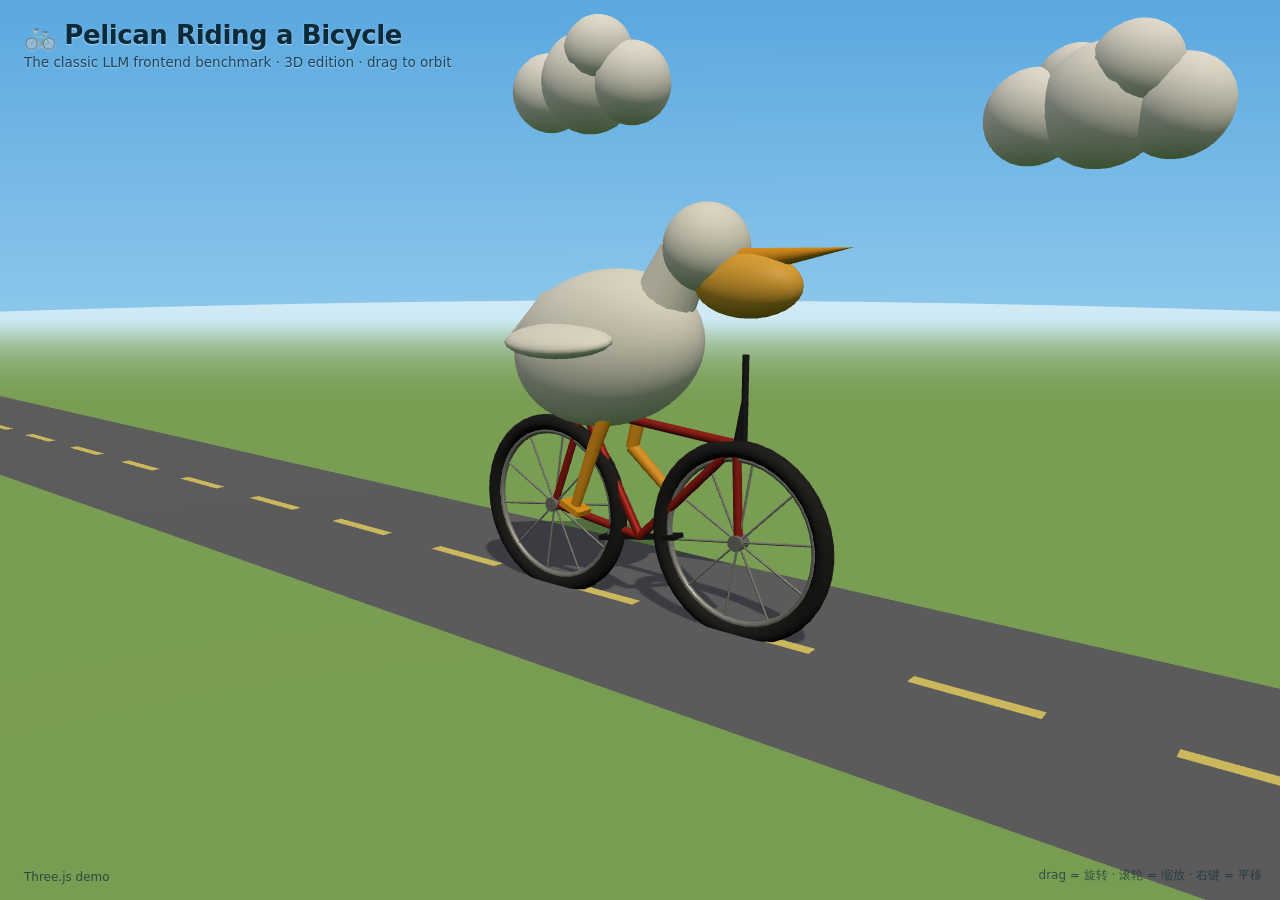
==== pelican/index.html @ 590e7fe2 "Add pelican riding a bicycle 3D demo" ====
<!DOCTYPE html>
<html lang="en">
<head>
<meta charset="utf-8">
<meta name="viewport" content="width=device-width, initial-scale=1">
<title>Pelican Riding a Bicycle — 3D</title>
<style>
  * { margin:0; padding:0; box-sizing:border-box; }
  html,body { width:100%; height:100%; overflow:hidden; background:#9fd3ec;
    font-family:"PingFang SC","Helvetica Neue",system-ui,sans-serif; }
  #app { position:fixed; inset:0; }
  .overlay { position:fixed; left:24px; top:20px; color:#0b2a3a; z-index:10;
    text-shadow:0 1px 2px rgba(255,255,255,.5); pointer-events:none; }
  .overlay h1 { font-size:26px; font-weight:800; letter-spacing:-0.4px; }
  .overlay p { font-size:13.5px; margin-top:4px; opacity:.8; }
  .hint { position:fixed; right:18px; bottom:16px; color:#0b2a3a; font-size:12px;
    opacity:.65; z-index:10; }
  .badge { position:fixed; left:24px; bottom:16px; z-index:10; font-size:12px;
    color:#0b2a3a; opacity:.7; }
  #err { position:fixed; left:12px; bottom:40px; color:#7a0b0b; font:12px monospace;
    z-index:20; white-space:pre-wrap; }
</style>
</head>
<body>
<div id="app"></div>
<div class="overlay">
  <h1>🚲 Pelican Riding a Bicycle</h1>
  <p>The classic LLM frontend benchmark · 3D edition · drag to orbit</p>
</div>
<div class="hint">drag = 旋转 · 滚轮 = 缩放 · 右键 = 平移</div>
<div class="badge">Three.js demo</div>
<div id="err"></div>

<script>
  window.__errs = [];
  function showErr(m){ window.__errs.push(m);
    var e=document.getElementById('err'); if(e) e.textContent = window.__errs.join('\n'); }
  addEventListener('error', e => showErr('ERR: ' + (e.message || e.filename) +
    (e.error && e.error.stack ? ('\n'+e.error.stack) : '')));
  addEventListener('unhandledrejection', e => showErr('REJ: ' +
    (e.reason && e.reason.message ? e.reason.message : e.reason)));
</script>

<script type="importmap">
{
  "imports": {
    "three": "./vendor/three.module.js",
    "three/addons/": "./vendor/addons/"
  }
}
</script>

<script type="module" src="./app.js"></script>
</body>
</html>
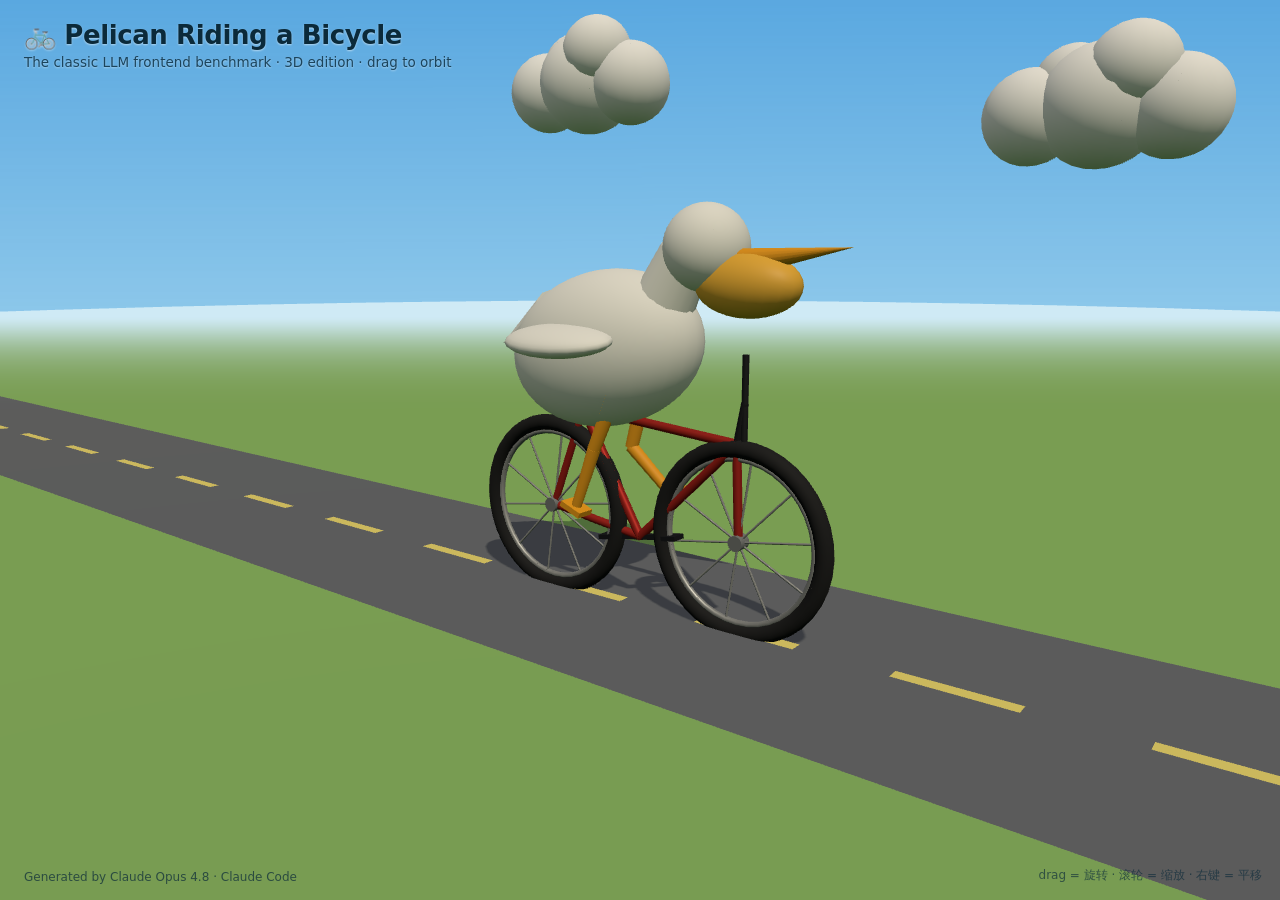
==== commit af02bf17: "Add GPT-6.1 Sol pelican (Codex) and label models on index" ====
--- a/pelican/index.html
+++ b/pelican/index.html
@@ -28,7 +28,7 @@
   <p>The classic LLM frontend benchmark · 3D edition · drag to orbit</p>
 </div>
 <div class="hint">drag = 旋转 · 滚轮 = 缩放 · 右键 = 平移</div>
-<div class="badge">Three.js demo</div>
+<div class="badge">Generated by Claude Opus 4.8 · Claude Code</div>
 <div id="err"></div>
 
 <script>
